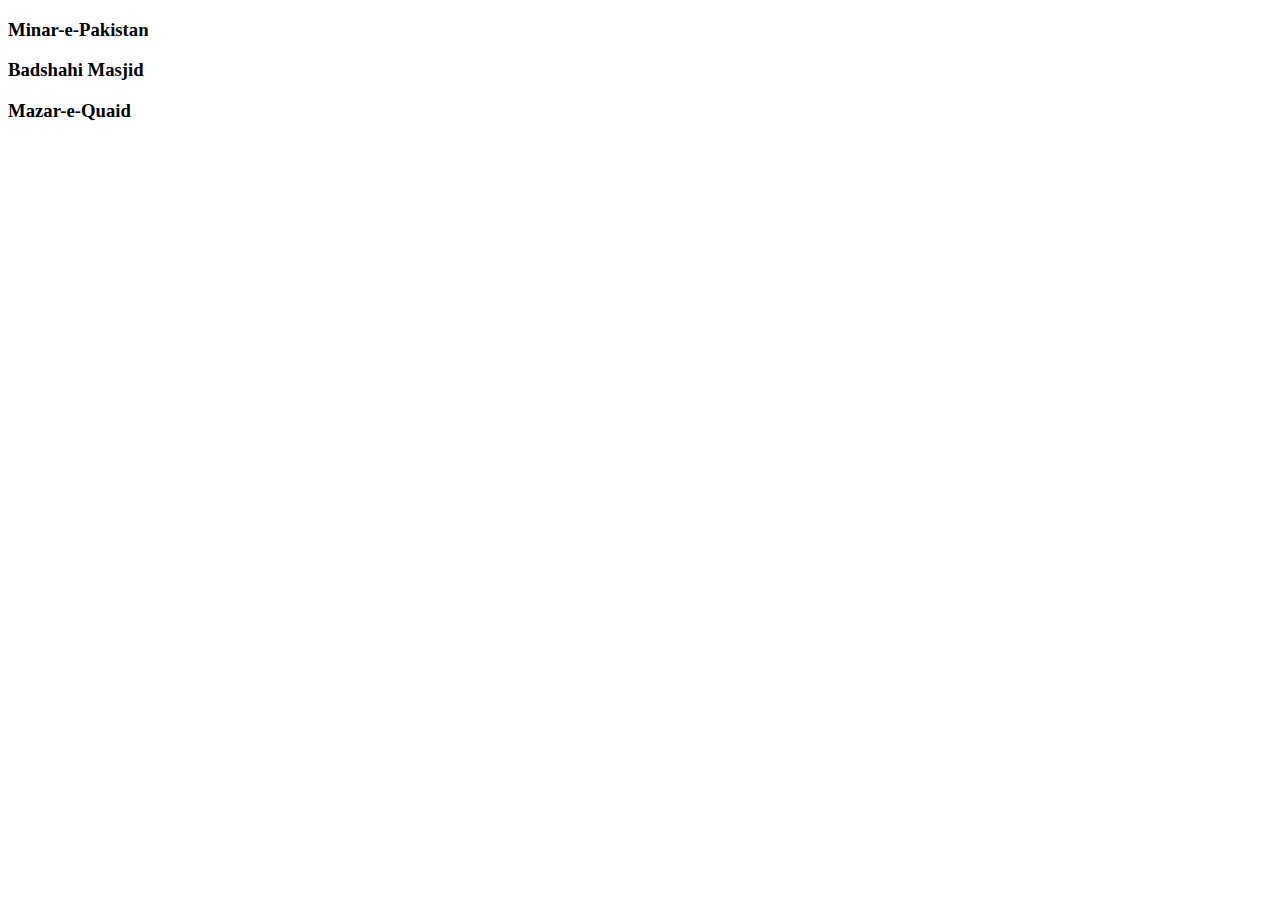
==== Expanding Images/index.html @ 80d46196 "HTML File containing links to images" ====
<!DOCTYPE html>
<html lang="en">
<head>
    <meta charset="UTF-8">
    <meta http-equiv="X-UA-Compatible" content="IE=edge">
    <meta name="viewport" content="width=device-width, initial-scale=1.0">
    <title>Expanding Image Cards</title>
</head>
<body>
    <div class="container">
        <div class="panel active" style="background-image: url ('https://unsplash.com/photos/tI7tQHxxedY');"> <!--active class will tell which card is going to be expan-->
            <h3>Minar-e-Pakistan</h3>

        </div>

        <div class="panel" style="background-image: url ('https://unsplash.com/photos/TXJEdxs5Hh4');"> <!--active class will tell which card is going to be expan-->
            <h3>Badshahi Masjid</h3>

        </div>
        <div class="panel" style="background-image: url('https://unsplash.com/photos/nKPdh0MZaBU');">
            <h3>
                Mazar-e-Quaid
            </h3>
        
        </div>
        
        </div>
    </div>
</body>
</html>
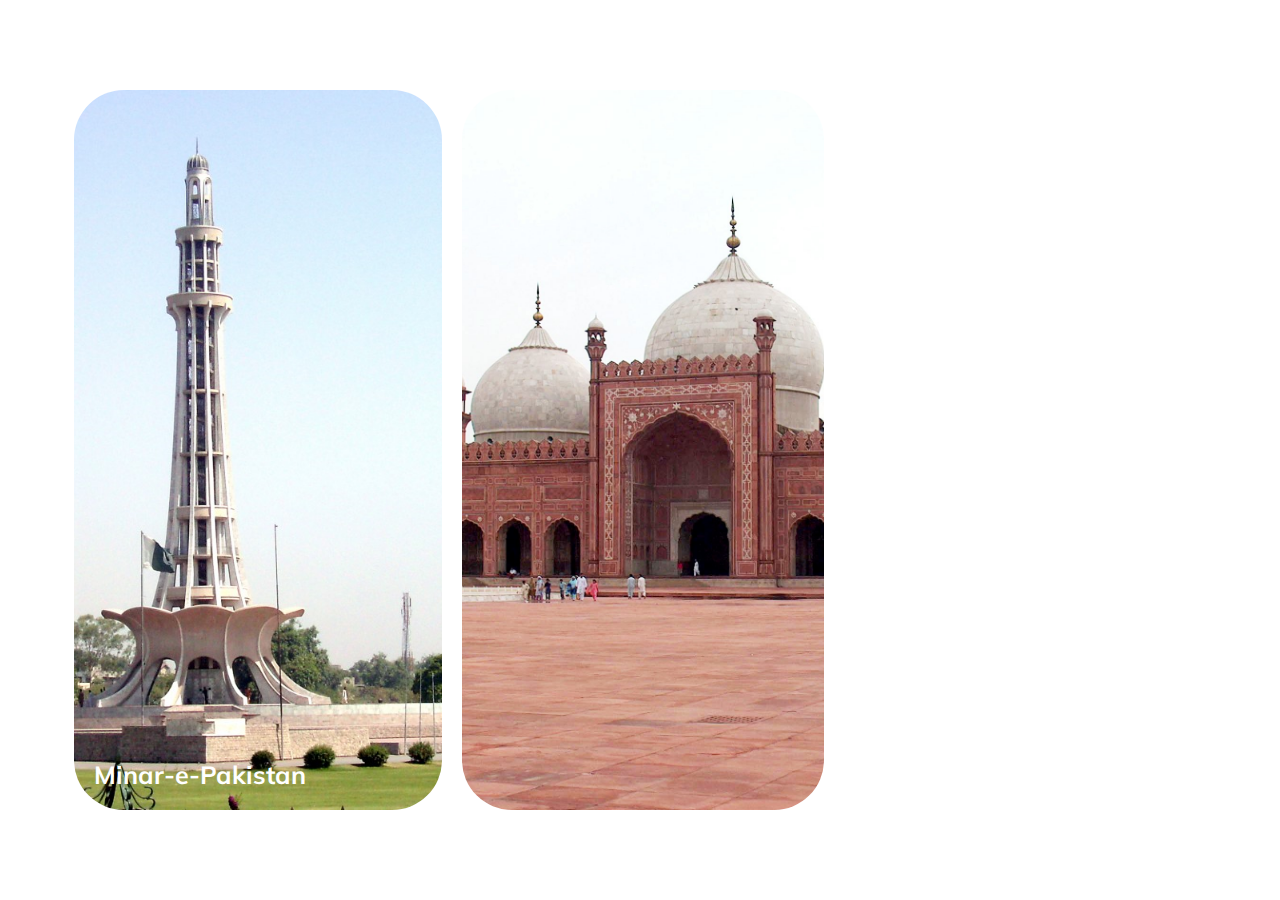
==== commit 4fffd803: "Entered CSS Images and Font Styles" ====
--- a/Expanding Images/index.html
+++ b/Expanding Images/index.html
@@ -4,26 +4,21 @@
     <meta charset="UTF-8">
     <meta http-equiv="X-UA-Compatible" content="IE=edge">
     <meta name="viewport" content="width=device-width, initial-scale=1.0">
+    <link rel="stylesheet" href="style.css">
     <title>Expanding Image Cards</title>
 </head>
 <body>
     <div class="container">
-        <div class="panel active" style="background-image: url ('https://unsplash.com/photos/tI7tQHxxedY');"> <!--active class will tell which card is going to be expan-->
+        <div class="panel active" id="lahore" style="background-image: url('LahorePk.png');">
             <h3>Minar-e-Pakistan</h3>
-
         </div>
 
-        <div class="panel" style="background-image: url ('https://unsplash.com/photos/TXJEdxs5Hh4');"> <!--active class will tell which card is going to be expan-->
+        <div class="panel" id="masjid" style="background-image: url('BDM.png');">
             <h3>Badshahi Masjid</h3>
+        </div>
 
-        </div>
-        <div class="panel" style="background-image: url('https://unsplash.com/photos/nKPdh0MZaBU');">
-            <h3>
-                Mazar-e-Quaid
-            </h3>
-        
-        </div>
-        
+        <div class="panel" id="mazar" style="background-image: url('MazarPk.png');">
+            <h3>Mazar-e-Quaid</h3>
         </div>
     </div>
 </body>
--- a/Expanding Images/style.css
+++ b/Expanding Images/style.css
@@ -0,0 +1,67 @@
+@import url('https://fonts.googleapis.com/css?family=Muli&display=swap');
+
+*{
+    box-sizing: border-box;
+
+}
+
+body{
+    font-family: 'Muli',sans-serif;
+    display: flex;
+    flex-direction: column;
+    align-items: center;
+    justify-content: center;
+    height: 100vh;
+    overflow: hidden;
+    margin: 0;
+}
+
+.container{
+    display: flex;
+    width: 90vw;
+}
+
+.panel{
+    background-size: auto 100%;
+    background-position: center;
+    background-repeat: no-repeat;
+    height: 80vh;
+    border-radius: 50px;
+    color: white;
+    cursor: pointer;
+    flex: 0.5px;
+    margin: 10px;
+    position: relative;
+    transition: flex 0.7s ease-in;
+}
+
+
+
+.panel h3{
+    font-size: 25px;
+    position: absolute;
+    bottom: 20px;
+    left: 20px;
+    margin: 0;
+    opacity: 0;
+}
+.panel.active{
+    flex: 6px;
+}
+
+.panel.active h3{
+    opacity: 1;
+}
+
+
+@media (max-width:480 px){
+    .container{
+        width: 100vw;
+    }
+
+    .panel:nth-of-type(4),
+    .panel:nth-of-type(5){
+        display: none;
+    }
+}
+
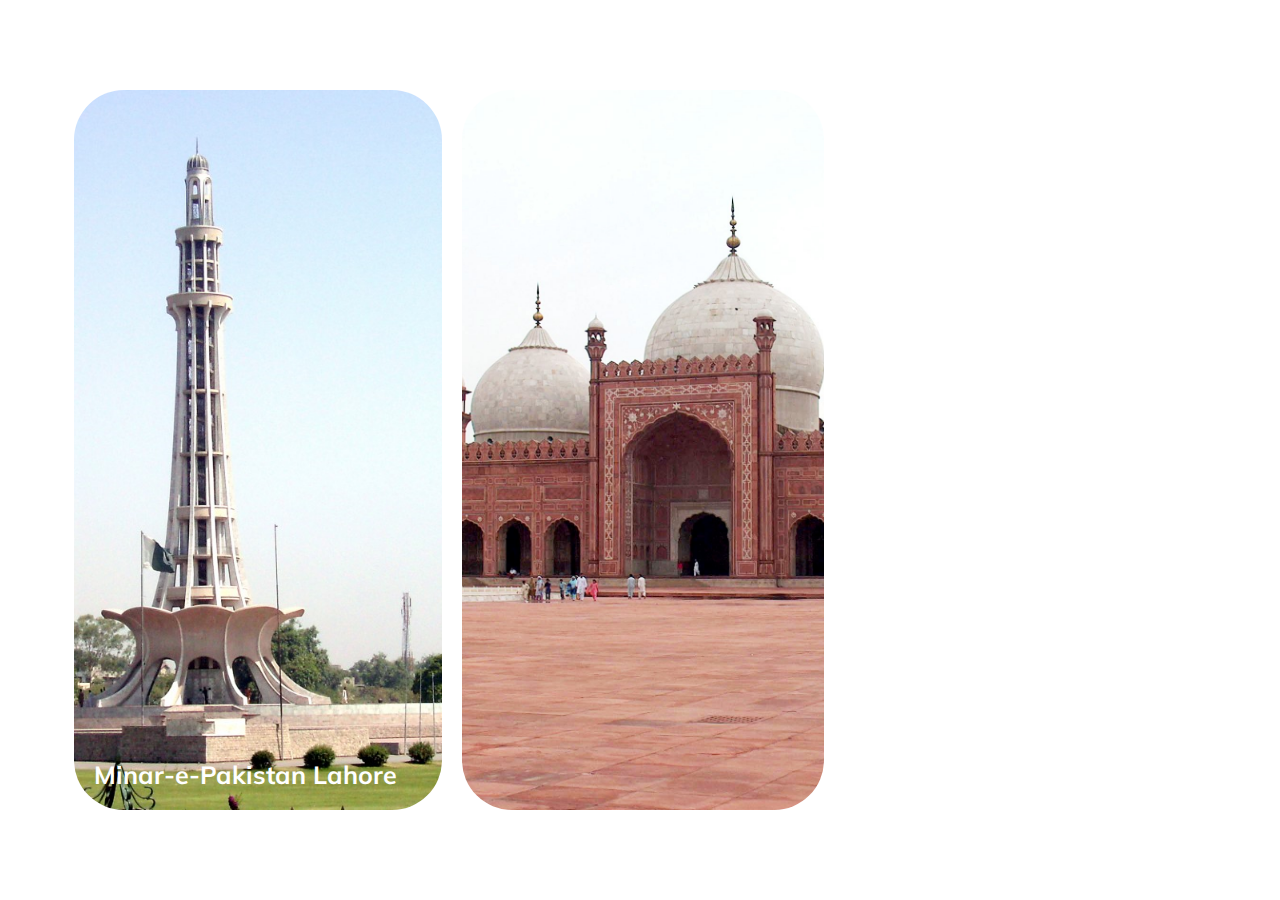
==== commit 58cd1f35: "Addition of CSS and JS file" ====
--- a/Expanding Images/index.html
+++ b/Expanding Images/index.html
@@ -10,15 +10,15 @@
 <body>
     <div class="container">
         <div class="panel active" id="lahore" style="background-image: url('LahorePk.png');">
-            <h3>Minar-e-Pakistan</h3>
+            <h3>Minar-e-Pakistan Lahore</h3>
         </div>
 
         <div class="panel" id="masjid" style="background-image: url('BDM.png');">
-            <h3>Badshahi Masjid</h3>
+            <h3>Badshahi Masjid Lahore</h3>
         </div>
 
         <div class="panel" id="mazar" style="background-image: url('MazarPk.png');">
-            <h3>Mazar-e-Quaid</h3>
+            <h3>Mazar-e-Quaid Karachi</h3>
         </div>
     </div>
 </body>
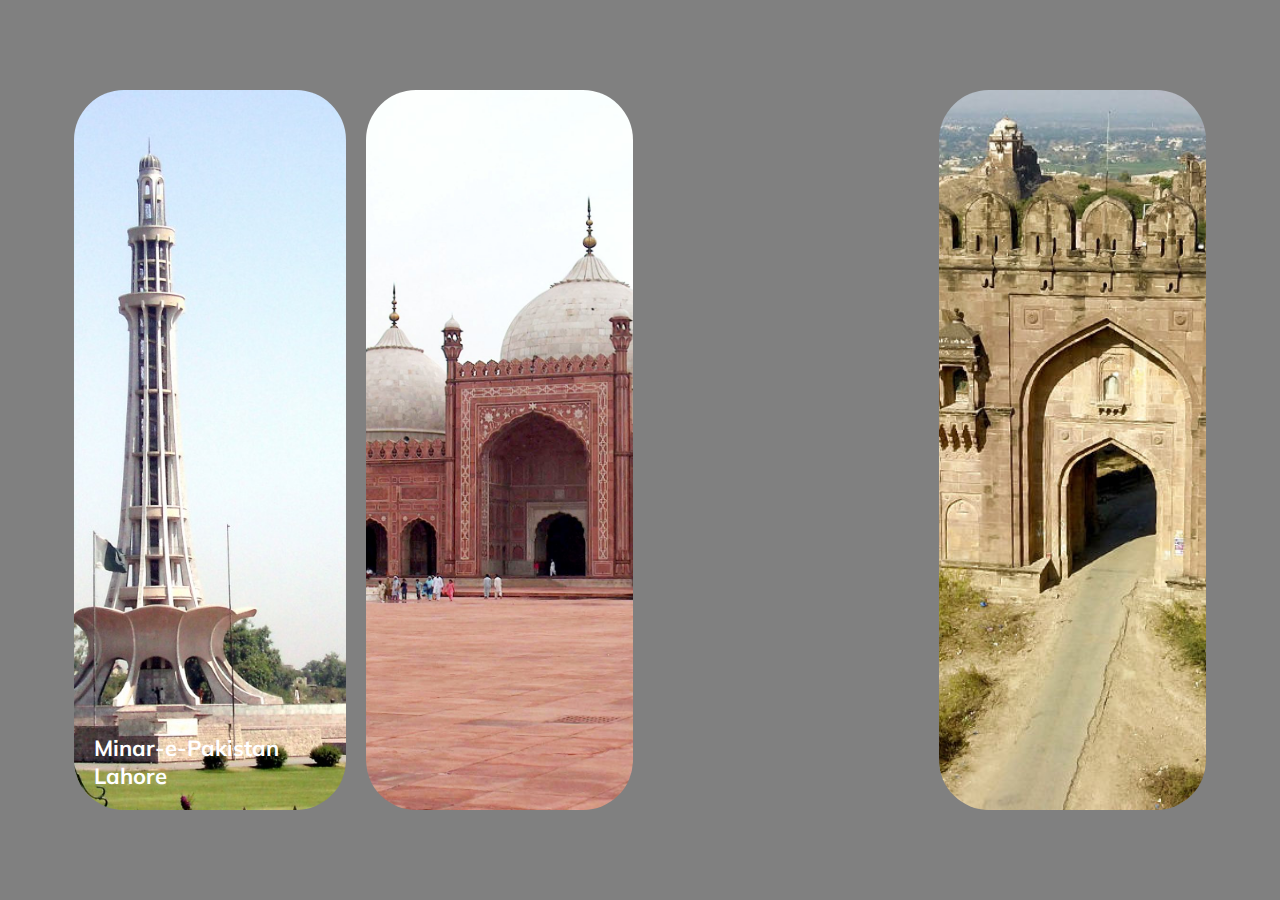
==== commit 938074c9: "Addition of Javascript code" ====
--- a/Expanding Images/index.html
+++ b/Expanding Images/index.html
@@ -6,6 +6,7 @@
     <meta name="viewport" content="width=device-width, initial-scale=1.0">
     <link rel="stylesheet" href="style.css">
     <title>Expanding Image Cards</title>
+
 </head>
 <body>
     <div class="container">
@@ -20,6 +21,13 @@
         <div class="panel" id="mazar" style="background-image: url('MazarPk.png');">
             <h3>Mazar-e-Quaid Karachi</h3>
         </div>
+        <div class="panel" style="background-image: url('RTF.png');">
+            <h3>Rohtas Fort Jhelum</h3>
+        
+        </div>
     </div>
+    <script src="script.js"></script>
+
+    
 </body>
 </html>--- a/Expanding Images/style.css
+++ b/Expanding Images/style.css
@@ -14,6 +14,7 @@
     height: 100vh;
     overflow: hidden;
     margin: 0;
+    background-color: grey;
 }
 
 .container{
@@ -27,7 +28,7 @@
     background-repeat: no-repeat;
     height: 80vh;
     border-radius: 50px;
-    color: white;
+    color:white;
     cursor: pointer;
     flex: 0.5px;
     margin: 10px;
@@ -38,7 +39,7 @@
 
 
 .panel h3{
-    font-size: 25px;
+    font-size: 22px;
     position: absolute;
     bottom: 20px;
     left: 20px;
@@ -51,6 +52,7 @@
 
 .panel.active h3{
     opacity: 1;
+    transition: opacity 0.3s ease-in 0.4; /* adding ease in transition on opacity */
 }
 
 
